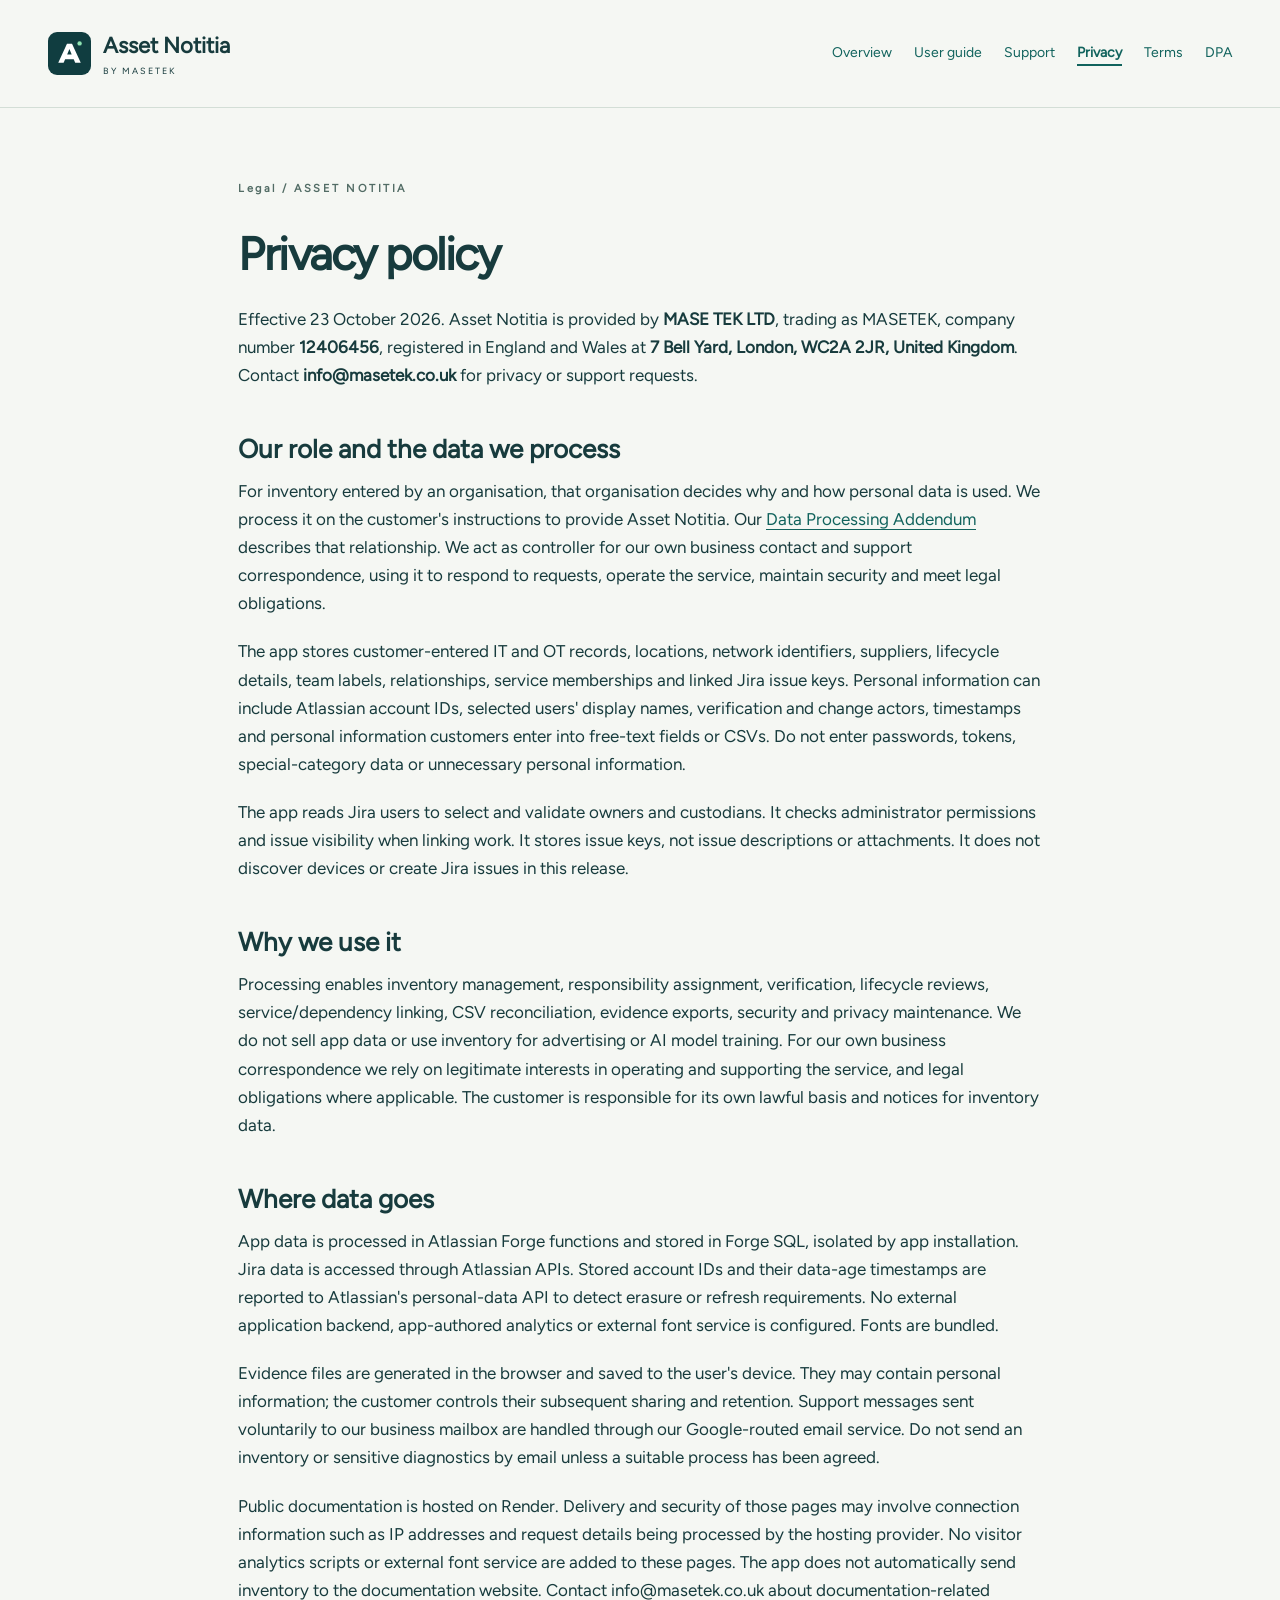
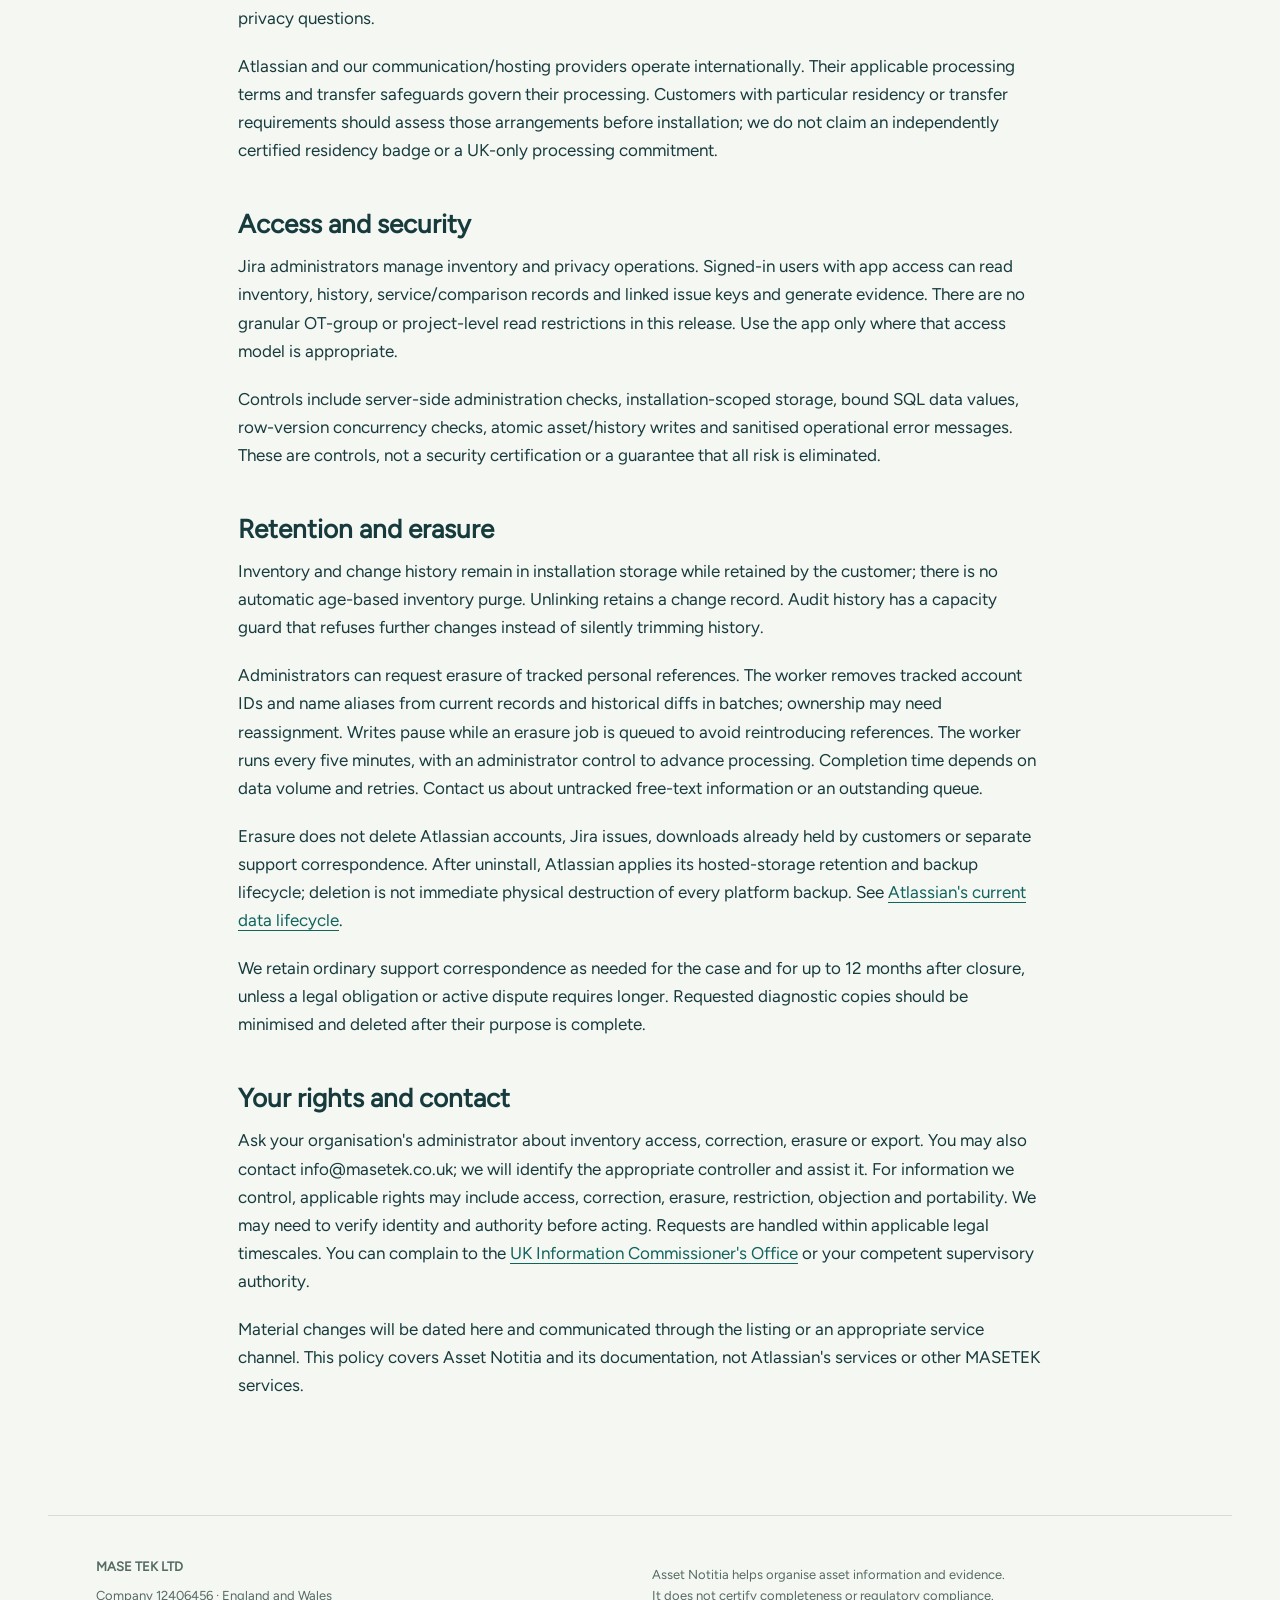
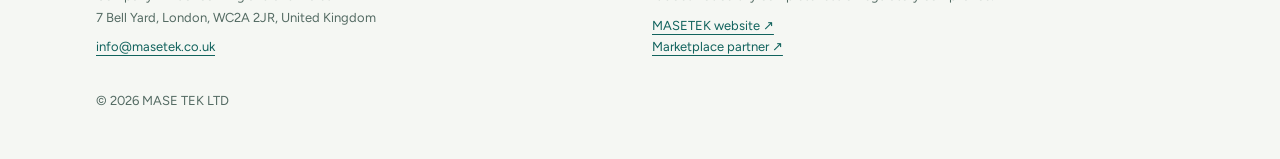
==== privacy.html @ f005e399 "Publish Asset Notitia documentation and Render configuration" ====
<!doctype html><html lang="en"><head><meta charset="utf-8"><meta name="viewport" content="width=device-width,initial-scale=1"><meta name="description" content="Privacy policy for Asset Notitia, the IT and OT asset register for Jira Cloud by MASETEK."><title>Privacy policy · Asset Notitia</title><link rel="icon" href="logo.svg" type="image/svg+xml"><link rel="stylesheet" href="style.css"></head><body><a href="#content" class="skip">Skip to content</a><header><a href="index.html" class="brand"><img src="logo.svg" alt=""><span>Asset Notitia<small>BY MASETEK</small></span></a><nav aria-label="Main navigation"><a href="index.html">Overview</a><a href="guide.html">User guide</a><a href="support.html">Support</a><a href="privacy.html" aria-current="page">Privacy</a><a href="terms.html">Terms</a><a href="dpa.html">DPA</a></nav></header><main id="content" class="document"><div class="eyebrow">Legal / ASSET NOTITIA</div><h1>Privacy policy</h1>
<p>Effective 23 October 2026. Asset Notitia is provided by <strong>MASE TEK LTD</strong>, trading as MASETEK, company number <strong>12406456</strong>, registered in England and Wales at <strong>7 Bell Yard, London, WC2A 2JR, United Kingdom</strong>. Contact <strong>info@masetek.co.uk</strong> for privacy or support requests.</p>
<h2>Our role and the data we process</h2>
<p>For inventory entered by an organisation, that organisation decides why and how personal data is used. We process it on the customer's instructions to provide Asset Notitia. Our <a href="dpa.html">Data Processing Addendum</a> describes that relationship. We act as controller for our own business contact and support correspondence, using it to respond to requests, operate the service, maintain security and meet legal obligations.</p>
<p>The app stores customer-entered IT and OT records, locations, network identifiers, suppliers, lifecycle details, team labels, relationships, service memberships and linked Jira issue keys. Personal information can include Atlassian account IDs, selected users' display names, verification and change actors, timestamps and personal information customers enter into free-text fields or CSVs. Do not enter passwords, tokens, special-category data or unnecessary personal information.</p>
<p>The app reads Jira users to select and validate owners and custodians. It checks administrator permissions and issue visibility when linking work. It stores issue keys, not issue descriptions or attachments. It does not discover devices or create Jira issues in this release.</p>
<h2>Why we use it</h2>
<p>Processing enables inventory management, responsibility assignment, verification, lifecycle reviews, service/dependency linking, CSV reconciliation, evidence exports, security and privacy maintenance. We do not sell app data or use inventory for advertising or AI model training. For our own business correspondence we rely on legitimate interests in operating and supporting the service, and legal obligations where applicable. The customer is responsible for its own lawful basis and notices for inventory data.</p>
<h2>Where data goes</h2>
<p>App data is processed in Atlassian Forge functions and stored in Forge SQL, isolated by app installation. Jira data is accessed through Atlassian APIs. Stored account IDs and their data-age timestamps are reported to Atlassian's personal-data API to detect erasure or refresh requirements. No external application backend, app-authored analytics or external font service is configured. Fonts are bundled.</p>
<p>Evidence files are generated in the browser and saved to the user's device. They may contain personal information; the customer controls their subsequent sharing and retention. Support messages sent voluntarily to our business mailbox are handled through our Google-routed email service. Do not send an inventory or sensitive diagnostics by email unless a suitable process has been agreed.</p>
<p>Public documentation is hosted on Render. Delivery and security of those pages may involve connection information such as IP addresses and request details being processed by the hosting provider. No visitor analytics scripts or external font service are added to these pages. The app does not automatically send inventory to the documentation website. Contact info@masetek.co.uk about documentation-related privacy questions.</p>
<p>Atlassian and our communication/hosting providers operate internationally. Their applicable processing terms and transfer safeguards govern their processing. Customers with particular residency or transfer requirements should assess those arrangements before installation; we do not claim an independently certified residency badge or a UK-only processing commitment.</p>
<h2>Access and security</h2>
<p>Jira administrators manage inventory and privacy operations. Signed-in users with app access can read inventory, history, service/comparison records and linked issue keys and generate evidence. There are no granular OT-group or project-level read restrictions in this release. Use the app only where that access model is appropriate.</p>
<p>Controls include server-side administration checks, installation-scoped storage, bound SQL data values, row-version concurrency checks, atomic asset/history writes and sanitised operational error messages. These are controls, not a security certification or a guarantee that all risk is eliminated.</p>
<h2>Retention and erasure</h2>
<p>Inventory and change history remain in installation storage while retained by the customer; there is no automatic age-based inventory purge. Unlinking retains a change record. Audit history has a capacity guard that refuses further changes instead of silently trimming history.</p>
<p>Administrators can request erasure of tracked personal references. The worker removes tracked account IDs and name aliases from current records and historical diffs in batches; ownership may need reassignment. Writes pause while an erasure job is queued to avoid reintroducing references. The worker runs every five minutes, with an administrator control to advance processing. Completion time depends on data volume and retries. Contact us about untracked free-text information or an outstanding queue.</p>
<p>Erasure does not delete Atlassian accounts, Jira issues, downloads already held by customers or separate support correspondence. After uninstall, Atlassian applies its hosted-storage retention and backup lifecycle; deletion is not immediate physical destruction of every platform backup. See <a href="https://developer.atlassian.com/platform/forge/storage-reference/hosted-storage-data-lifecycle/">Atlassian's current data lifecycle</a>.</p>
<p>We retain ordinary support correspondence as needed for the case and for up to 12 months after closure, unless a legal obligation or active dispute requires longer. Requested diagnostic copies should be minimised and deleted after their purpose is complete.</p>
<h2>Your rights and contact</h2>
<p>Ask your organisation's administrator about inventory access, correction, erasure or export. You may also contact info@masetek.co.uk; we will identify the appropriate controller and assist it. For information we control, applicable rights may include access, correction, erasure, restriction, objection and portability. We may need to verify identity and authority before acting. Requests are handled within applicable legal timescales. You can complain to the <a href="https://ico.org.uk/make-a-complaint/">UK Information Commissioner's Office</a> or your competent supervisory authority.</p>
<p>Material changes will be dated here and communicated through the listing or an appropriate service channel. This policy covers Asset Notitia and its documentation, not Atlassian's services or other MASETEK services. </p></main><footer><div><strong>MASE TEK LTD</strong><p>Company 12406456 · England and Wales<br>7 Bell Yard, London, WC2A 2JR, United Kingdom</p><a href="mailto:info@masetek.co.uk">info@masetek.co.uk</a></div><div><p>Asset Notitia helps organise asset information and evidence.<br>It does not certify completeness or regulatory compliance.</p><a href="https://masetek.co.uk/">MASETEK website ↗</a><br><a href="https://marketplace.atlassian.com/vendors/911274306">Marketplace partner ↗</a></div><p>© 2026 MASE TEK LTD</p></footer></body></html>
---- style.css ----
@font-face{font-family:Figtree;src:url(figtree.woff2) format('woff2');font-display:swap}*{box-sizing:border-box}html{scroll-behavior:smooth}body{margin:0;background:#f5f7f3;color:#173b3d;font:17px/1.65 Figtree,system-ui,sans-serif}a{color:#11635d;text-underline-offset:4px}a:hover{color:#052f32}a:focus-visible,summary:focus-visible{outline:3px solid #d0561b;outline-offset:5px}header{max-width:1280px;margin:auto;padding:28px 48px;display:flex;justify-content:space-between;align-items:center;border-bottom:1px solid #d3ded6;gap:28px}.brand{display:flex;align-items:center;gap:12px;text-decoration:none;font-size:22px;font-weight:700;color:#173b3d}.brand img{width:43px;height:43px}.brand small{display:block;font-size:9px;letter-spacing:2px;font-weight:400}nav{display:flex;gap:22px;flex-wrap:wrap}nav a{font-size:14px;text-decoration:none}nav [aria-current]{font-weight:700;border-bottom:2px solid #11635d}main{max-width:1184px;margin:0 auto;padding:72px 48px 96px}.document{max-width:900px}.document h1{font-size:46px;margin-bottom:24px;line-height:1.12;letter-spacing:-1.5px}.document h2{font-size:26px;margin:44px 0 12px;line-height:1.25}.document p{margin:0 0 20px}.document ul{padding-left:24px}.document code{background:#e2eae3;padding:2px 5px;border-radius:3px;font-size:14px;overflow-wrap:anywhere}.eyebrow{font-size:11px;letter-spacing:2.5px;font-weight:700;color:#526c65;margin-bottom:24px}.overview h1{font-size:clamp(48px,6.4vw,82px);line-height:1.02;letter-spacing:-3.5px;margin:0 0 25px;font-weight:500}.lead{font-size:24px;max-width:680px;line-height:1.5;color:#536b63}.links{display:flex;align-items:center;gap:28px;flex-wrap:wrap;margin:30px 0}.button{background:#173f40;color:white;padding:13px 20px;text-decoration:none;border-radius:6px}.button:hover{background:#0c2b2c;color:white}.button span{margin-left:26px}figure{margin:60px 0 70px}figure img{display:block;width:100%;border:1px solid #bacdc0;border-radius:8px;box-shadow:0 15px 40px #173b3d12}figcaption{font-size:12px;color:#5e736b;margin-top:12px}.overview h2{font-size:34px;letter-spacing:-1px;font-weight:500}.features{display:grid;grid-template-columns:repeat(3,1fr);gap:36px;margin:36px 0 55px}.features h3{font-size:22px;font-weight:500;line-height:1.25}.features p{font-size:16px;color:#526b62}.num{font-size:12px;letter-spacing:2px;border-top:2px solid #8bc4a5;padding-top:16px;display:block}aside{background:#e4ede4;border-left:3px solid #277866;padding:24px 28px;font-size:16px}footer{border-top:1px solid #d3ded6;max-width:1184px;margin:auto;padding:40px 48px;display:grid;grid-template-columns:1fr 1fr;gap:24px;font-size:13px;color:#546b63}footer p{margin:8px 0}.skip{position:absolute;left:20px;top:-70px;background:white;padding:10px}.skip:focus{top:10px}@media(max-width:760px){header{padding:22px;align-items:flex-start;flex-direction:column;gap:20px}nav{gap:16px}main{padding:44px 22px 60px}.overview h1{letter-spacing:-2px}.lead{font-size:21px}.features{grid-template-columns:1fr;gap:22px}figure{margin:40px 0}.document h1{font-size:36px}footer{padding:30px 22px;grid-template-columns:1fr}body{overflow-wrap:anywhere}}
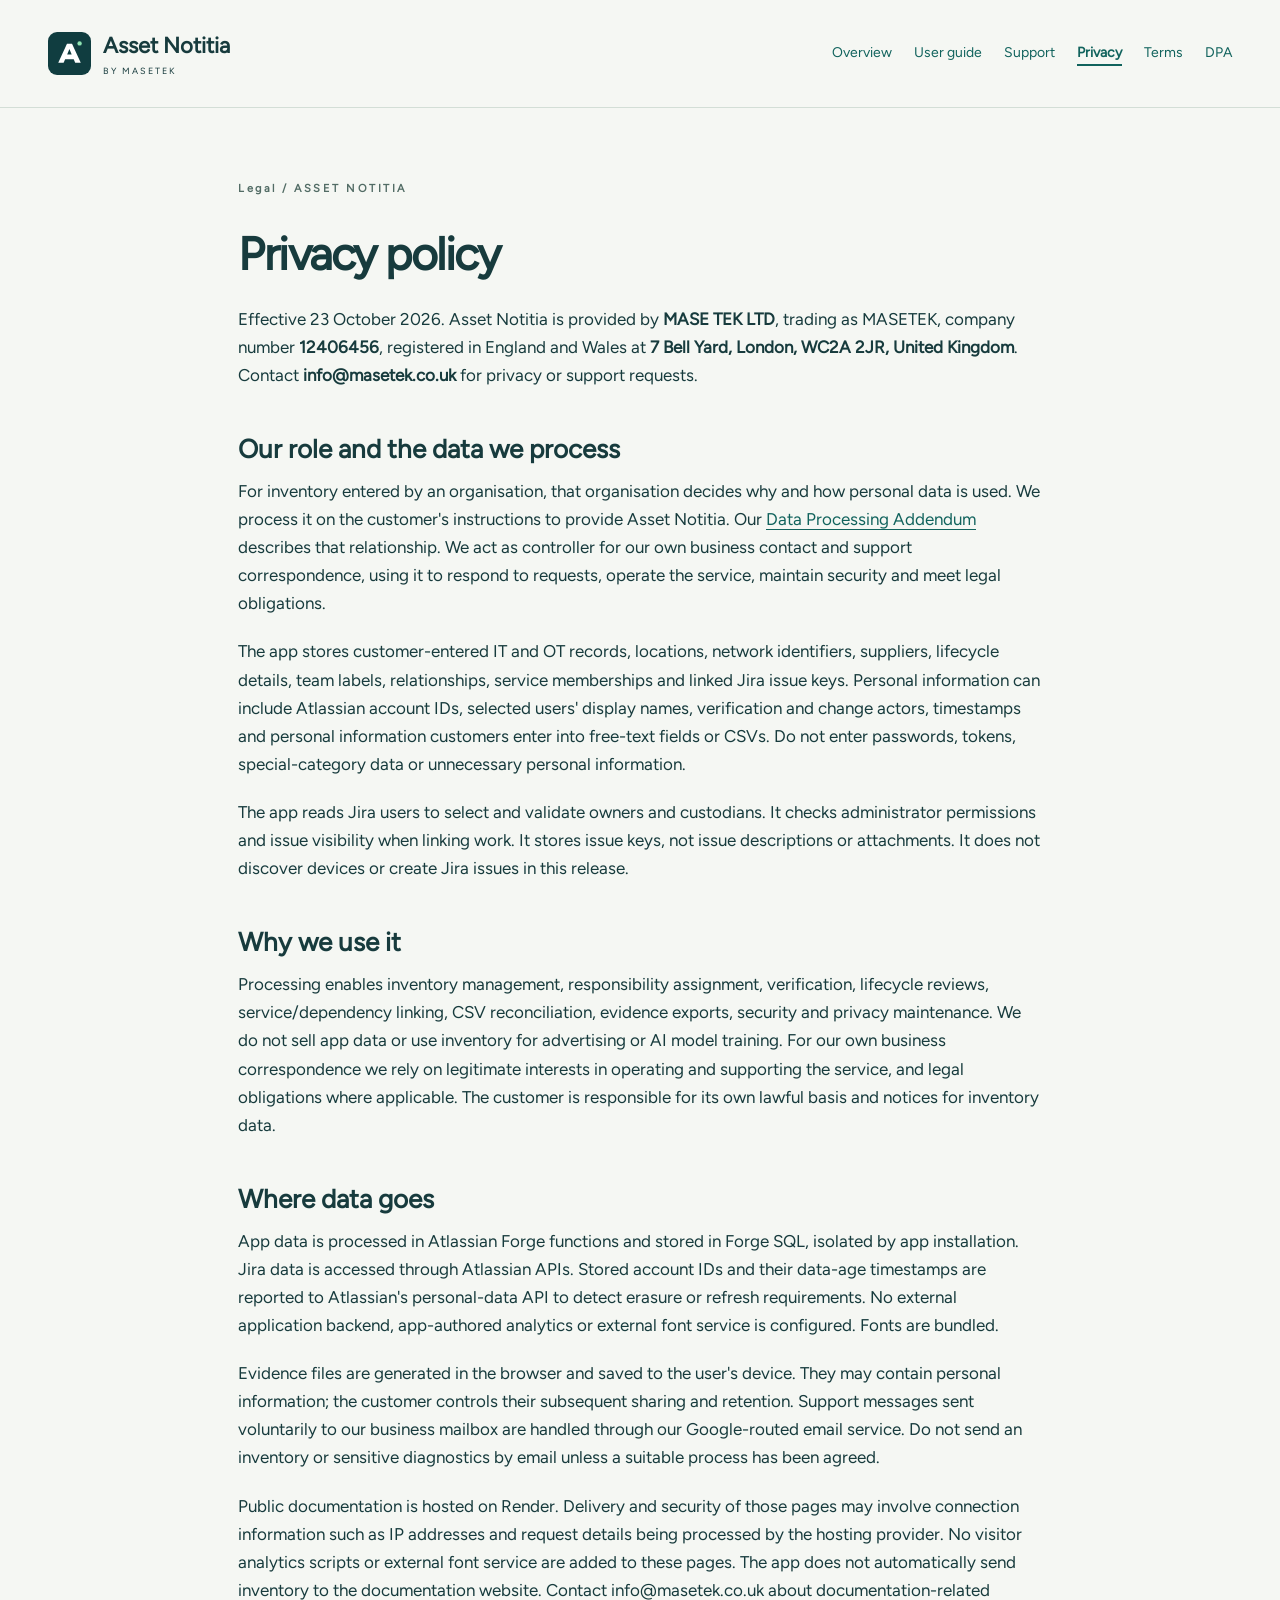
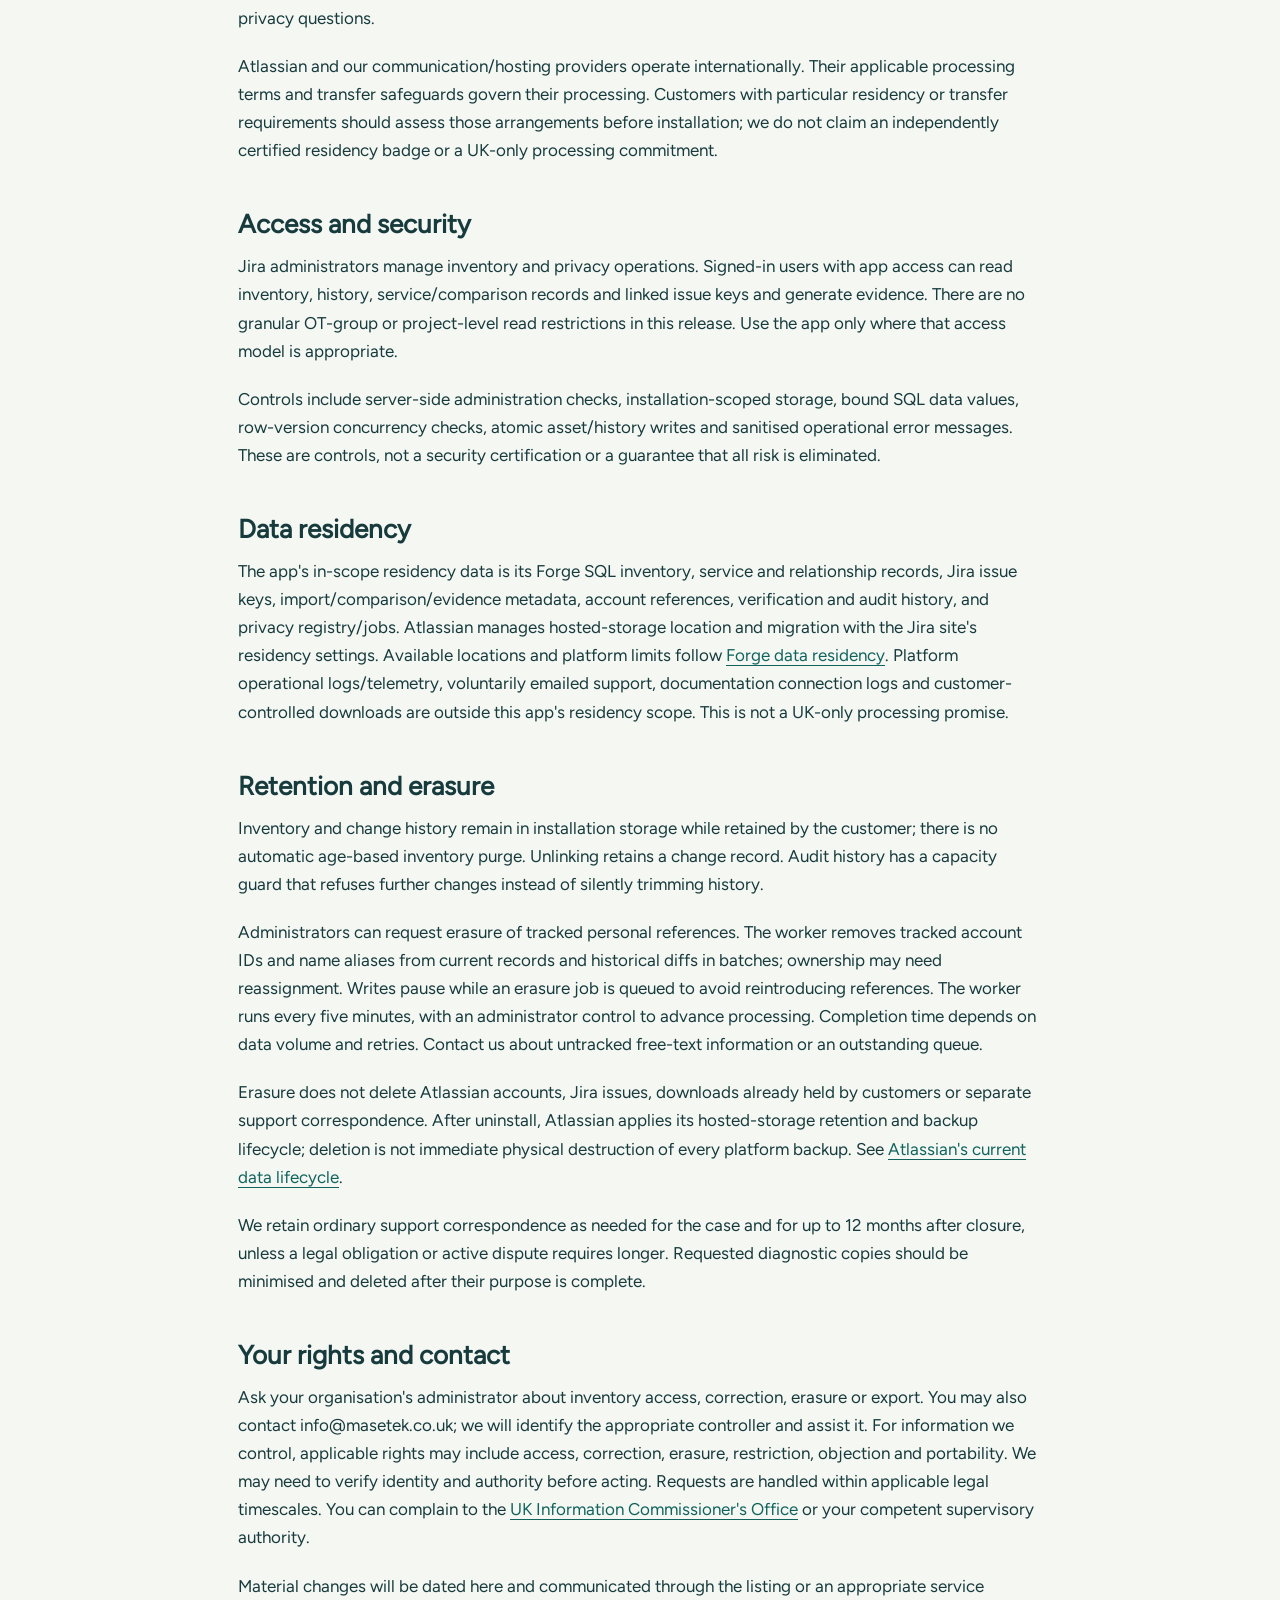
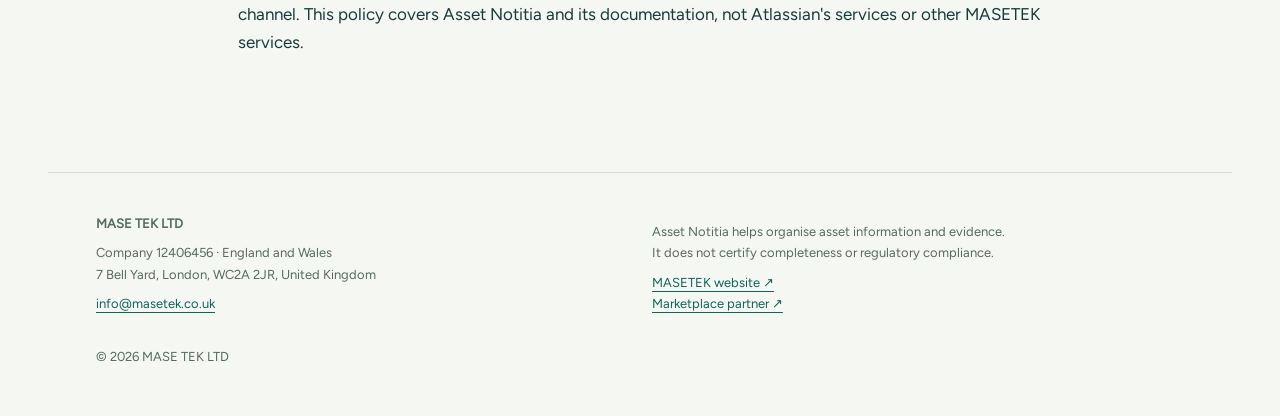
==== commit 89758843: "Document Forge SQL residency scope" ====
--- a/privacy.html
+++ b/privacy.html
@@ -14,6 +14,8 @@
 <h2>Access and security</h2>
 <p>Jira administrators manage inventory and privacy operations. Signed-in users with app access can read inventory, history, service/comparison records and linked issue keys and generate evidence. There are no granular OT-group or project-level read restrictions in this release. Use the app only where that access model is appropriate.</p>
 <p>Controls include server-side administration checks, installation-scoped storage, bound SQL data values, row-version concurrency checks, atomic asset/history writes and sanitised operational error messages. These are controls, not a security certification or a guarantee that all risk is eliminated.</p>
+<h2>Data residency</h2>
+<p>The app's in-scope residency data is its Forge SQL inventory, service and relationship records, Jira issue keys, import/comparison/evidence metadata, account references, verification and audit history, and privacy registry/jobs. Atlassian manages hosted-storage location and migration with the Jira site's residency settings. Available locations and platform limits follow <a href="https://developer.atlassian.com/platform/forge/data-residency/">Forge data residency</a>. Platform operational logs/telemetry, voluntarily emailed support, documentation connection logs and customer-controlled downloads are outside this app's residency scope. This is not a UK-only processing promise.</p>
 <h2>Retention and erasure</h2>
 <p>Inventory and change history remain in installation storage while retained by the customer; there is no automatic age-based inventory purge. Unlinking retains a change record. Audit history has a capacity guard that refuses further changes instead of silently trimming history.</p>
 <p>Administrators can request erasure of tracked personal references. The worker removes tracked account IDs and name aliases from current records and historical diffs in batches; ownership may need reassignment. Writes pause while an erasure job is queued to avoid reintroducing references. The worker runs every five minutes, with an administrator control to advance processing. Completion time depends on data volume and retries. Contact us about untracked free-text information or an outstanding queue.</p>
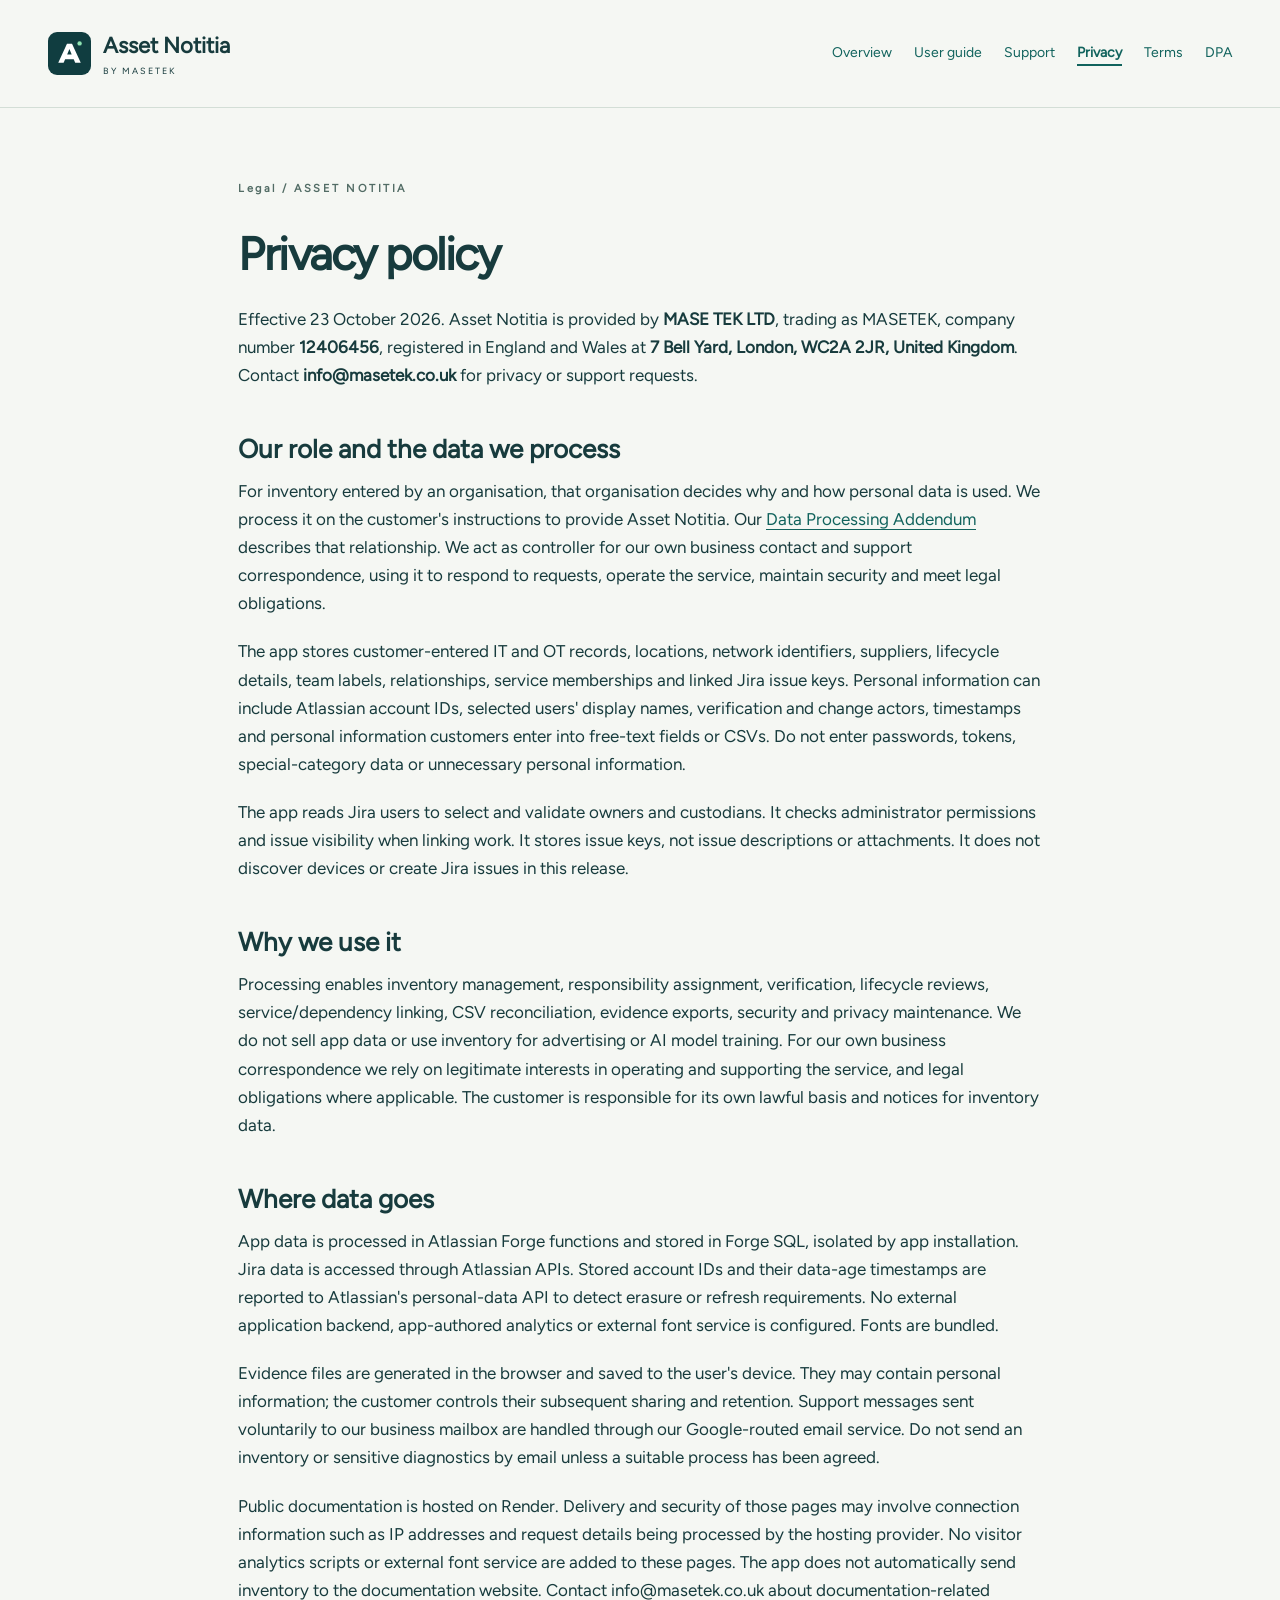
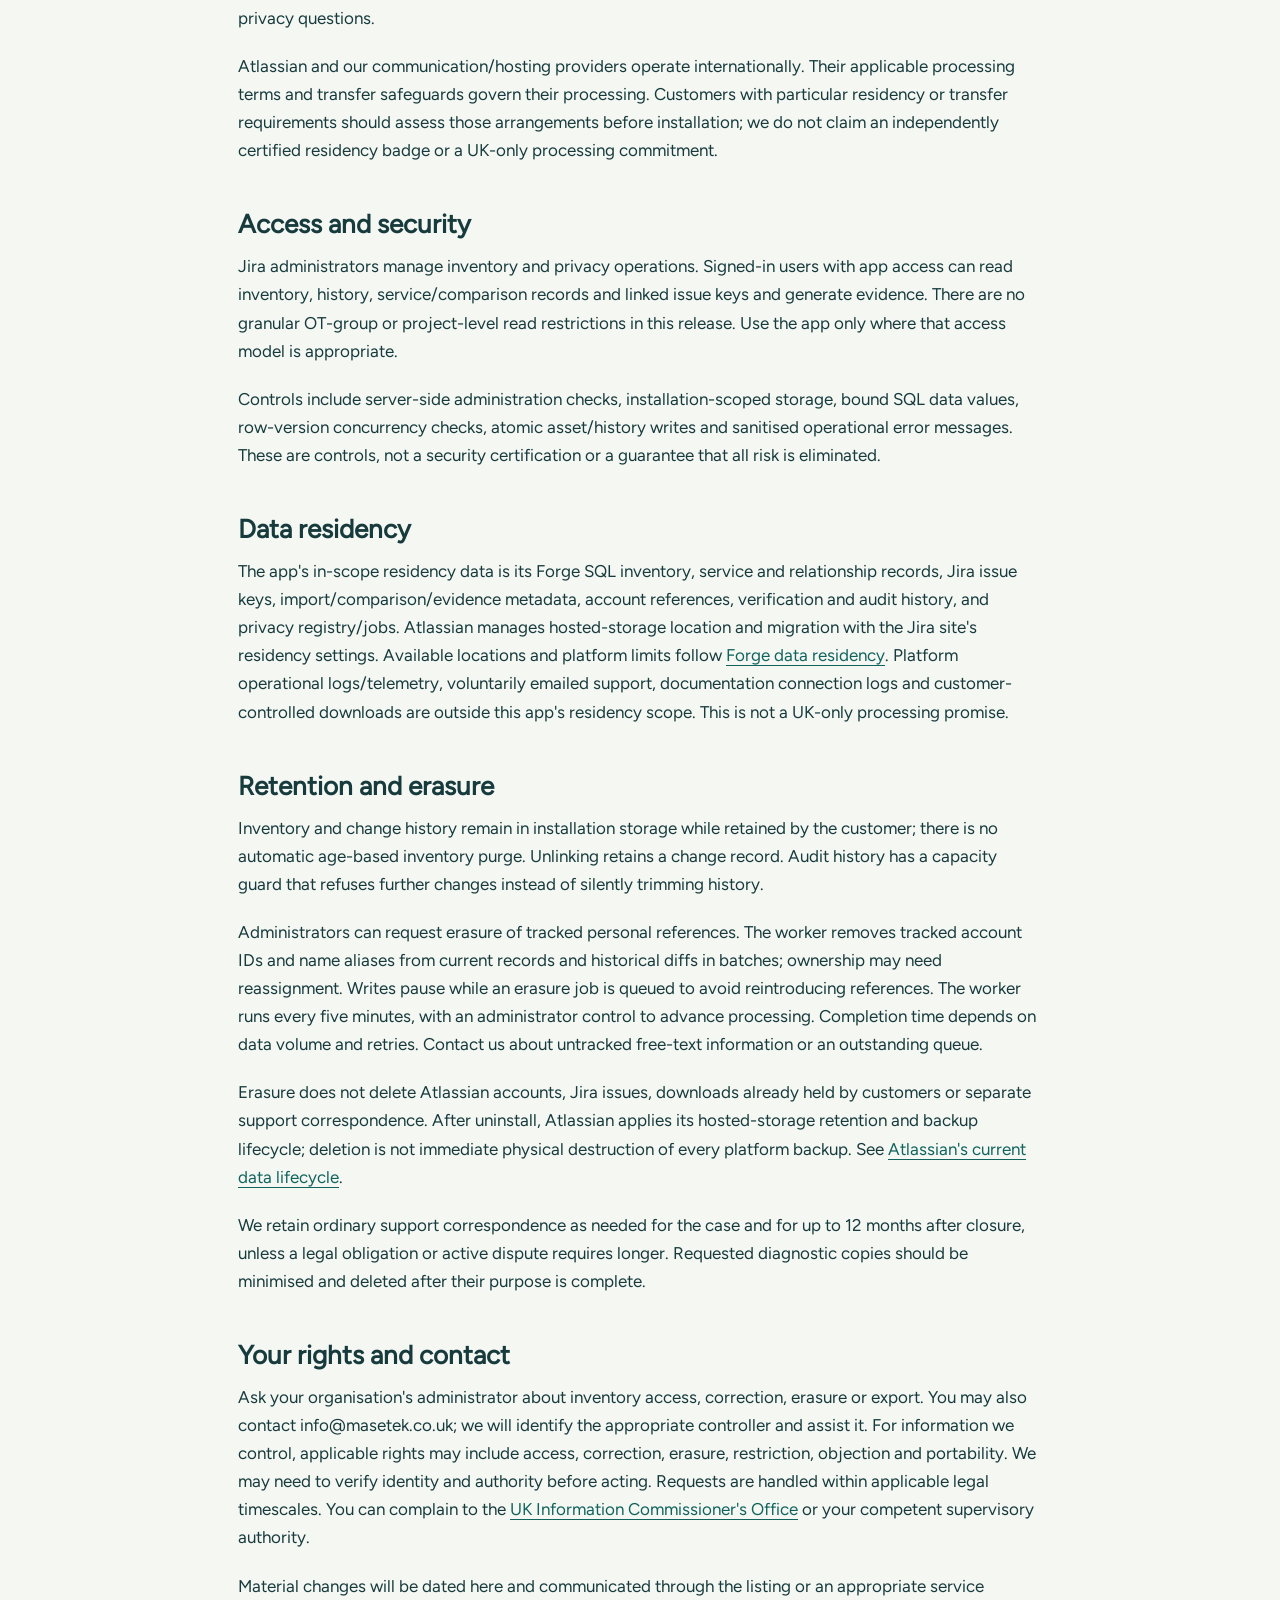
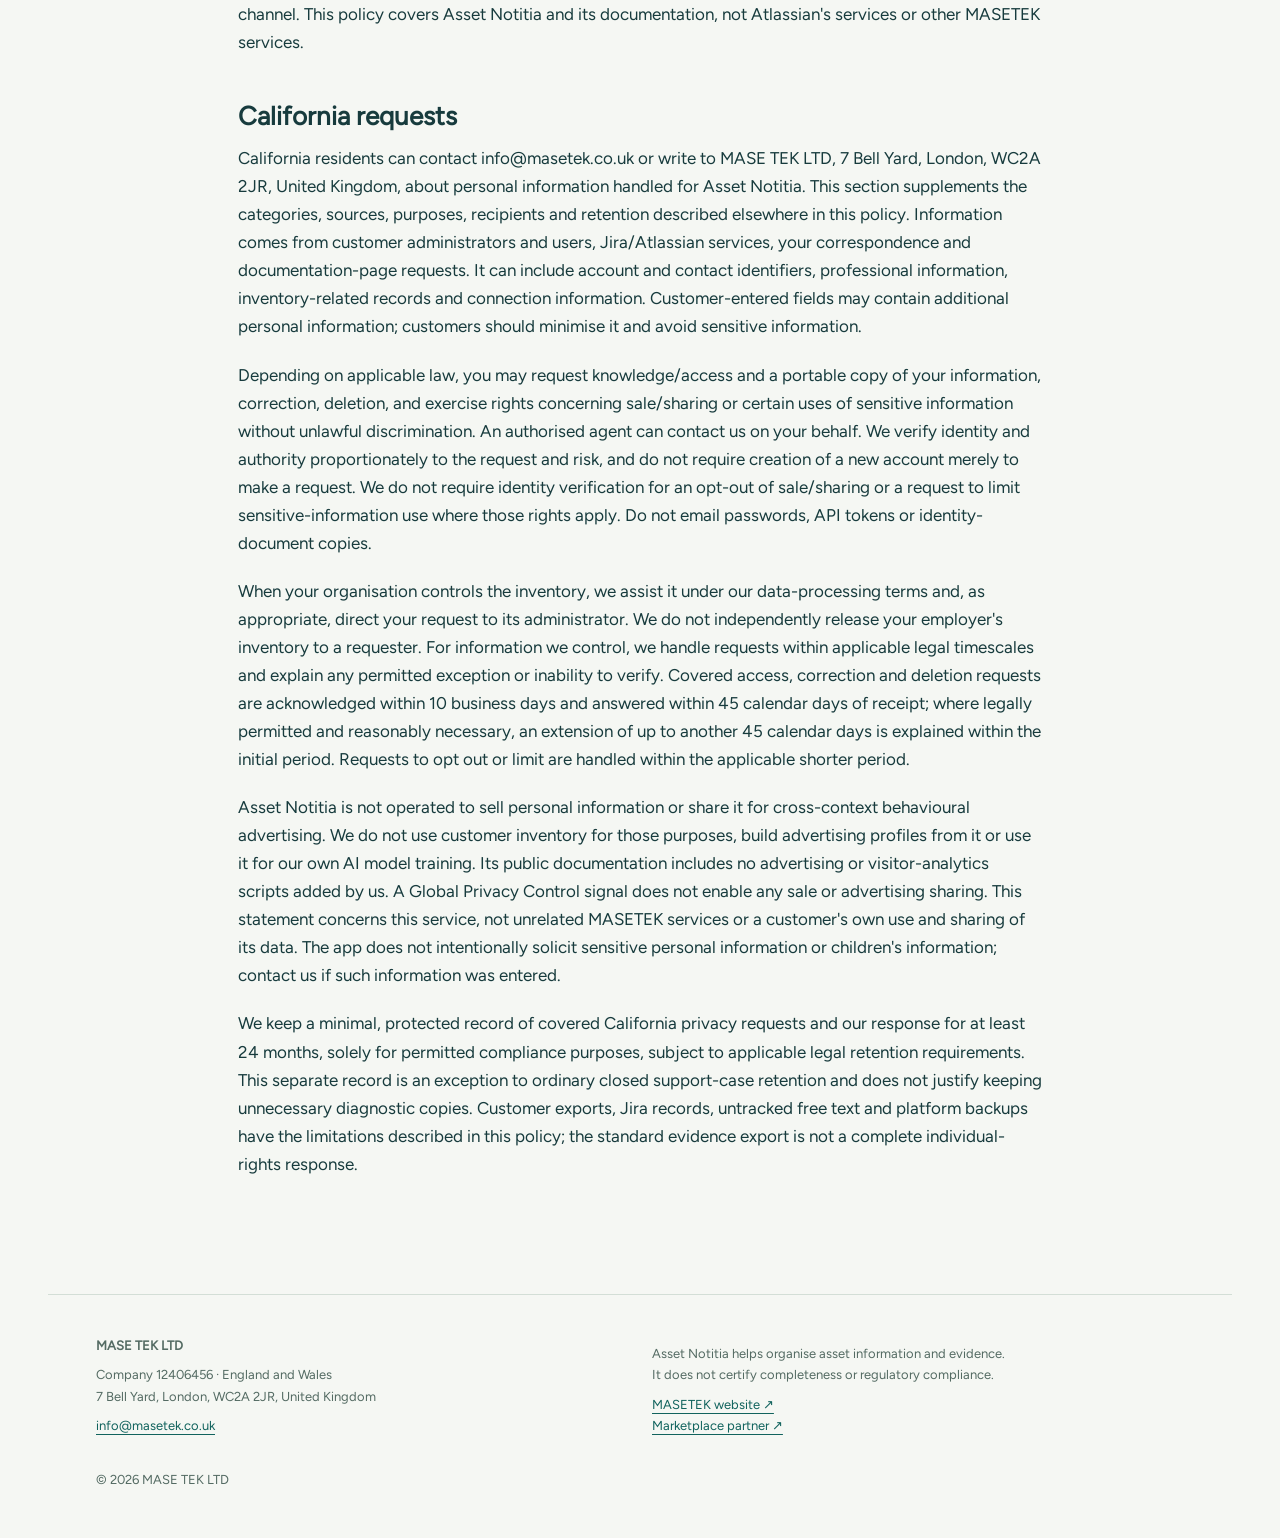
==== commit 24954b1d: "Publish approved California privacy and processing terms" ====
--- a/privacy.html
+++ b/privacy.html
@@ -23,4 +23,8 @@
 <p>We retain ordinary support correspondence as needed for the case and for up to 12 months after closure, unless a legal obligation or active dispute requires longer. Requested diagnostic copies should be minimised and deleted after their purpose is complete.</p>
 <h2>Your rights and contact</h2>
 <p>Ask your organisation's administrator about inventory access, correction, erasure or export. You may also contact info@masetek.co.uk; we will identify the appropriate controller and assist it. For information we control, applicable rights may include access, correction, erasure, restriction, objection and portability. We may need to verify identity and authority before acting. Requests are handled within applicable legal timescales. You can complain to the <a href="https://ico.org.uk/make-a-complaint/">UK Information Commissioner's Office</a> or your competent supervisory authority.</p>
-<p>Material changes will be dated here and communicated through the listing or an appropriate service channel. This policy covers Asset Notitia and its documentation, not Atlassian's services or other MASETEK services. </p></main><footer><div><strong>MASE TEK LTD</strong><p>Company 12406456 · England and Wales<br>7 Bell Yard, London, WC2A 2JR, United Kingdom</p><a href="mailto:info@masetek.co.uk">info@masetek.co.uk</a></div><div><p>Asset Notitia helps organise asset information and evidence.<br>It does not certify completeness or regulatory compliance.</p><a href="https://masetek.co.uk/">MASETEK website ↗</a><br><a href="https://marketplace.atlassian.com/vendors/911274306">Marketplace partner ↗</a></div><p>© 2026 MASE TEK LTD</p></footer></body></html>
+<p>Material changes will be dated here and communicated through the listing or an appropriate service channel. This policy covers Asset Notitia and its documentation, not Atlassian's services or other MASETEK services. </p><section id="california"><h2>California requests</h2><p>California residents can contact info@masetek.co.uk or write to MASE TEK LTD, 7 Bell Yard, London, WC2A 2JR, United Kingdom, about personal information handled for Asset Notitia. This section supplements the categories, sources, purposes, recipients and retention described elsewhere in this policy. Information comes from customer administrators and users, Jira/Atlassian services, your correspondence and documentation-page requests. It can include account and contact identifiers, professional information, inventory-related records and connection information. Customer-entered fields may contain additional personal information; customers should minimise it and avoid sensitive information.</p>
+<p>Depending on applicable law, you may request knowledge/access and a portable copy of your information, correction, deletion, and exercise rights concerning sale/sharing or certain uses of sensitive information without unlawful discrimination. An authorised agent can contact us on your behalf. We verify identity and authority proportionately to the request and risk, and do not require creation of a new account merely to make a request. We do not require identity verification for an opt-out of sale/sharing or a request to limit sensitive-information use where those rights apply. Do not email passwords, API tokens or identity-document copies.</p>
+<p>When your organisation controls the inventory, we assist it under our data-processing terms and, as appropriate, direct your request to its administrator. We do not independently release your employer's inventory to a requester. For information we control, we handle requests within applicable legal timescales and explain any permitted exception or inability to verify. Covered access, correction and deletion requests are acknowledged within 10 business days and answered within 45 calendar days of receipt; where legally permitted and reasonably necessary, an extension of up to another 45 calendar days is explained within the initial period. Requests to opt out or limit are handled within the applicable shorter period.</p>
+<p>Asset Notitia is not operated to sell personal information or share it for cross-context behavioural advertising. We do not use customer inventory for those purposes, build advertising profiles from it or use it for our own AI model training. Its public documentation includes no advertising or visitor-analytics scripts added by us. A Global Privacy Control signal does not enable any sale or advertising sharing. This statement concerns this service, not unrelated MASETEK services or a customer's own use and sharing of its data. The app does not intentionally solicit sensitive personal information or children's information; contact us if such information was entered.</p>
+<p>We keep a minimal, protected record of covered California privacy requests and our response for at least 24 months, solely for permitted compliance purposes, subject to applicable legal retention requirements. This separate record is an exception to ordinary closed support-case retention and does not justify keeping unnecessary diagnostic copies. Customer exports, Jira records, untracked free text and platform backups have the limitations described in this policy; the standard evidence export is not a complete individual-rights response.</p></section></main><footer><div><strong>MASE TEK LTD</strong><p>Company 12406456 · England and Wales<br>7 Bell Yard, London, WC2A 2JR, United Kingdom</p><a href="mailto:info@masetek.co.uk">info@masetek.co.uk</a></div><div><p>Asset Notitia helps organise asset information and evidence.<br>It does not certify completeness or regulatory compliance.</p><a href="https://masetek.co.uk/">MASETEK website ↗</a><br><a href="https://marketplace.atlassian.com/vendors/911274306">Marketplace partner ↗</a></div><p>© 2026 MASE TEK LTD</p></footer></body></html>
